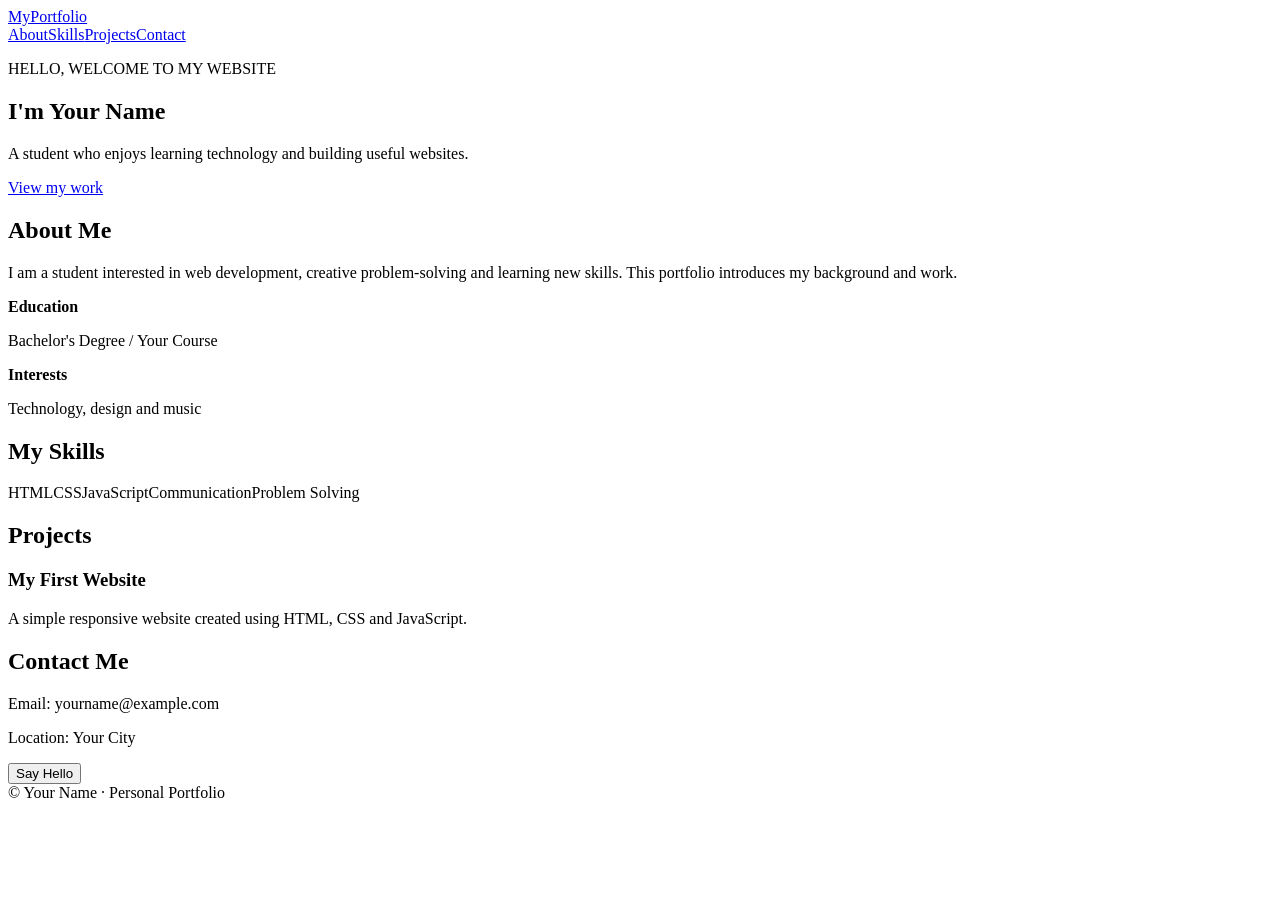
==== 01-Personal-Portfolio/index.html @ 8e47e925 "Add 01-Personal-Portfolio/index.html" ====
<!DOCTYPE html>
<html lang="en">
<head>
  <meta charset="UTF-8"><meta name="viewport" content="width=device-width, initial-scale=1.0">
  <title>Personal Portfolio</title><link rel="stylesheet" href="style.css">
</head>
<body>
  <header class="topbar"><a class="brand" href="#">MyPortfolio</a><nav><a href="#about">About</a><a href="#skills">Skills</a><a href="#projects">Projects</a><a href="#contact">Contact</a></nav></header>
  <main>
    <section class="hero"><p class="eyebrow">HELLO, WELCOME TO MY WEBSITE</p><h1>I'm <span>Your Name</span></h1><p class="lead">A student who enjoys learning technology and building useful websites.</p><a class="button" href="#projects">View my work</a></section>
    <section id="about" class="section"><h2>About Me</h2><p>I am a student interested in web development, creative problem-solving and learning new skills. This portfolio introduces my background and work.</p><div class="info"><div><b>Education</b><p>Bachelor's Degree / Your Course</p></div><div><b>Interests</b><p>Technology, design and music</p></div></div></section>
    <section id="skills" class="section"><h2>My Skills</h2><div class="chips"><span>HTML</span><span>CSS</span><span>JavaScript</span><span>Communication</span><span>Problem Solving</span></div></section>
    <section id="projects" class="section"><h2>Projects</h2><div class="card"><h3>My First Website</h3><p>A simple responsive website created using HTML, CSS and JavaScript.</p></div></section>
    <section id="contact" class="section"><h2>Contact Me</h2><p>Email: yourname@example.com</p><p>Location: Your City</p><button class="button" id="helloBtn">Say Hello</button></section>
  </main><footer>© <span id="year"></span> Your Name · Personal Portfolio</footer><script src="script.js"></script>
</body></html>
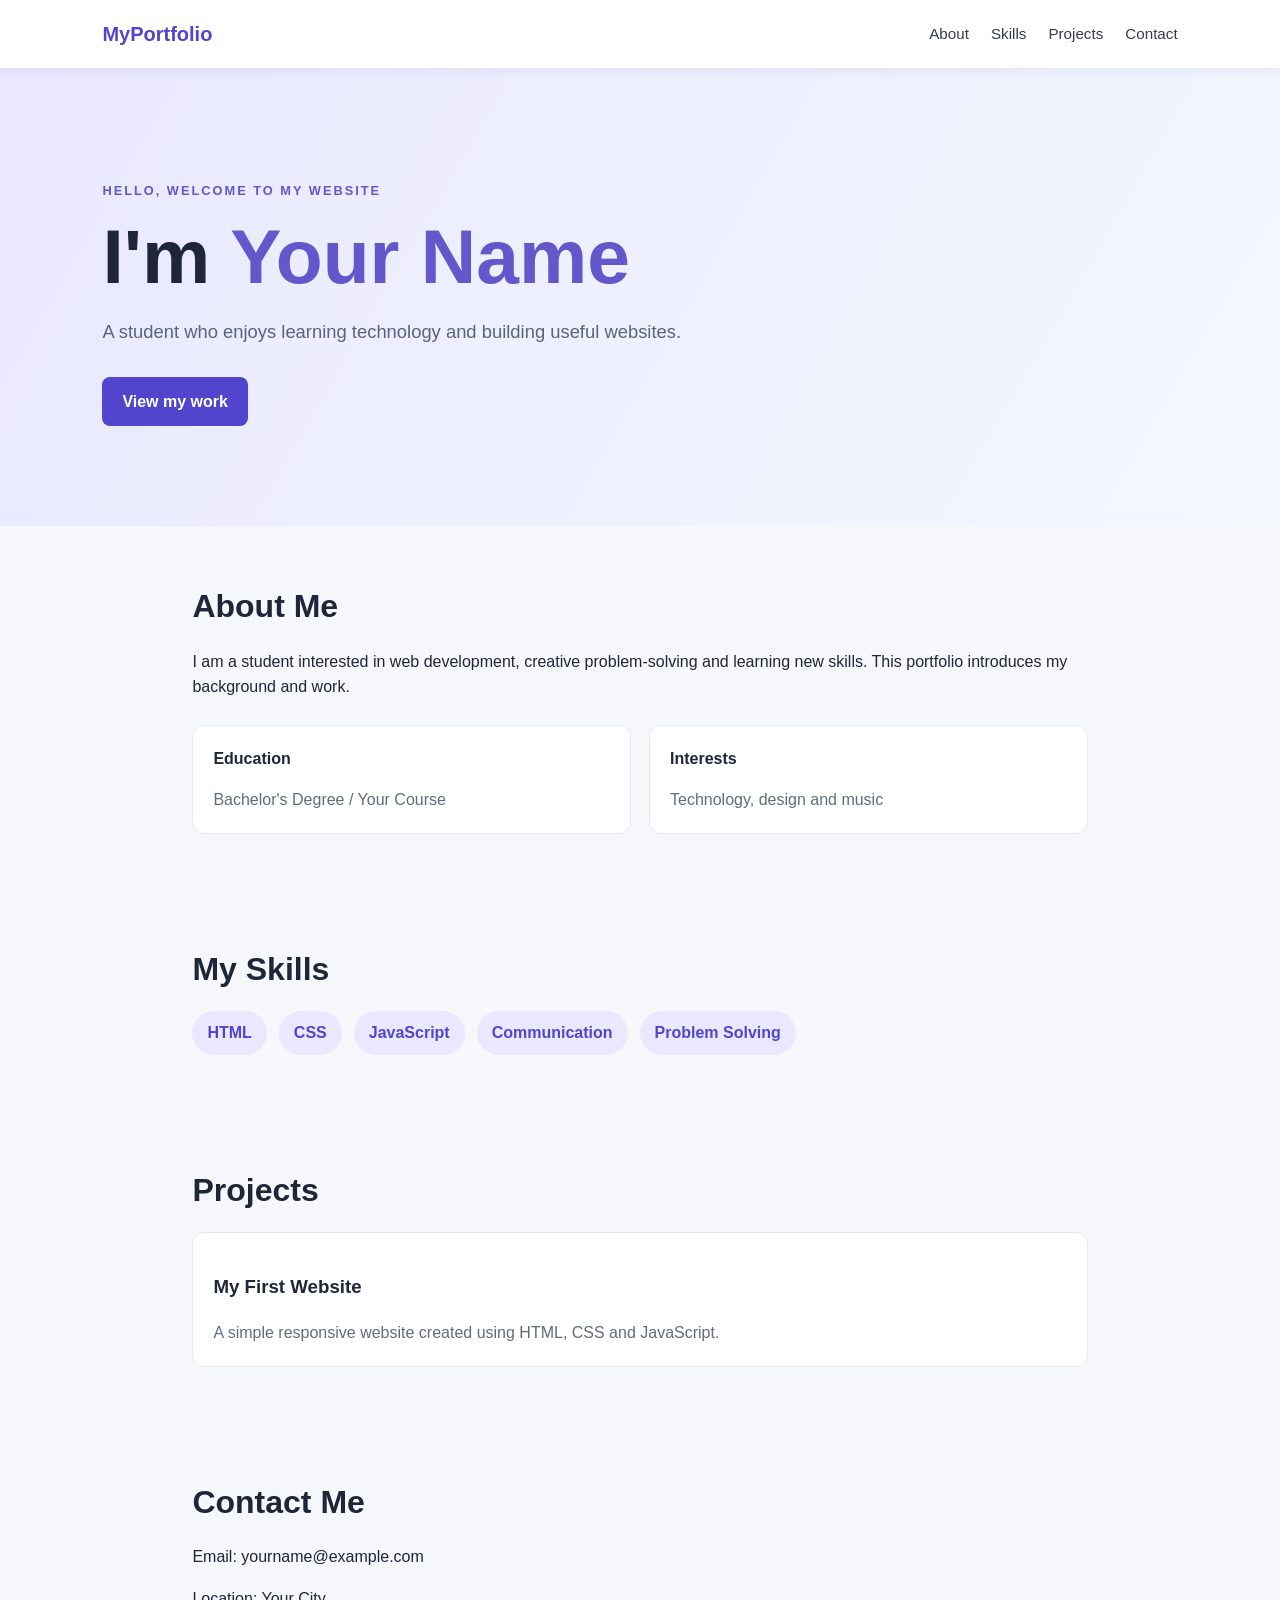
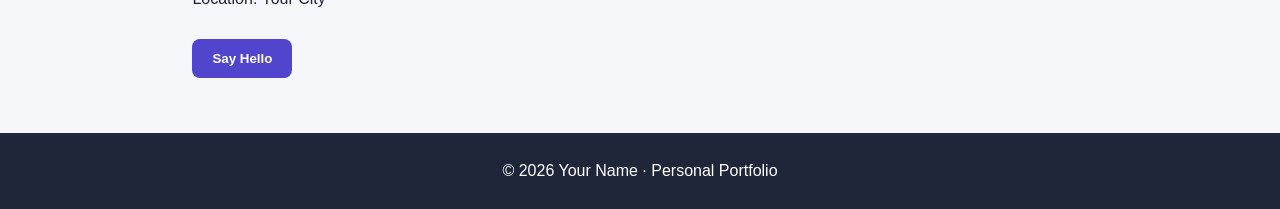
==== commit 62fa1e8b: "Combine portfolio HTML CSS and JavaScript into index.html" ====
--- a/01-Personal-Portfolio/index.html
+++ b/01-Personal-Portfolio/index.html
@@ -2,7 +2,9 @@
 <html lang="en">
 <head>
   <meta charset="UTF-8"><meta name="viewport" content="width=device-width, initial-scale=1.0">
-  <title>Personal Portfolio</title><link rel="stylesheet" href="style.css">
+  <title>Personal Portfolio</title><style>
+*{box-sizing:border-box}html{scroll-behavior:smooth}body{margin:0;font-family:Arial,sans-serif;background:#f5f7fb;color:#20263a;line-height:1.6}.topbar{display:flex;justify-content:space-between;align-items:center;padding:18px 8%;background:#fff;position:sticky;top:0;box-shadow:0 2px 12px #17255412}.brand{font-weight:800;color:#5145cd;font-size:1.25rem;text-decoration:none}nav{display:flex;gap:22px}nav a{color:#343b50;text-decoration:none;font-size:.95rem}nav a:hover{color:#5145cd}.hero{padding:100px 8%;background:linear-gradient(120deg,#e9e8ff,#f4f8ff)}.eyebrow{letter-spacing:2px;color:#6258cb;font-weight:bold;font-size:.8rem}.hero h1{font-size:clamp(2.5rem,7vw,4.8rem);line-height:1.1;margin:12px 0}.hero h1 span{color:#6258cb}.lead{font-size:1.15rem;max-width:600px;color:#5c6478}.button{display:inline-block;border:0;border-radius:8px;background:#5145cd;color:white;padding:12px 20px;text-decoration:none;font-weight:bold;cursor:pointer;margin-top:12px}.section{padding:55px 8%;max-width:1100px;margin:auto}.section h2{font-size:2rem;margin:0 0 16px}.info{display:flex;gap:18px;flex-wrap:wrap;margin-top:25px}.info>div,.card{background:white;border:1px solid #e7e9f2;border-radius:12px;padding:20px;flex:1;min-width:220px}.info p,.card p{color:#626b7e;margin-bottom:0}.chips{display:flex;gap:12px;flex-wrap:wrap}.chips span{background:#e9e8ff;color:#5145cd;padding:9px 15px;border-radius:30px;font-weight:bold}footer{text-align:center;padding:25px;background:#20263a;color:#fff}@media(max-width:600px){.topbar{align-items:flex-start;gap:12px;flex-direction:column}nav{gap:13px;flex-wrap:wrap}.hero{padding-top:70px}}
+</style>
 </head>
 <body>
   <header class="topbar"><a class="brand" href="#">MyPortfolio</a><nav><a href="#about">About</a><a href="#skills">Skills</a><a href="#projects">Projects</a><a href="#contact">Contact</a></nav></header>
@@ -12,5 +14,10 @@
     <section id="skills" class="section"><h2>My Skills</h2><div class="chips"><span>HTML</span><span>CSS</span><span>JavaScript</span><span>Communication</span><span>Problem Solving</span></div></section>
     <section id="projects" class="section"><h2>Projects</h2><div class="card"><h3>My First Website</h3><p>A simple responsive website created using HTML, CSS and JavaScript.</p></div></section>
     <section id="contact" class="section"><h2>Contact Me</h2><p>Email: yourname@example.com</p><p>Location: Your City</p><button class="button" id="helloBtn">Say Hello</button></section>
-  </main><footer>© <span id="year"></span> Your Name · Personal Portfolio</footer><script src="script.js"></script>
+  </main><footer>© <span id="year"></span> Your Name · Personal Portfolio</footer><script>
+document.getElementById("year").textContent = new Date().getFullYear();
+document.getElementById("helloBtn").addEventListener("click", function () {
+  alert("Thank you for visiting my portfolio!");
+});
+</script>
 </body></html>
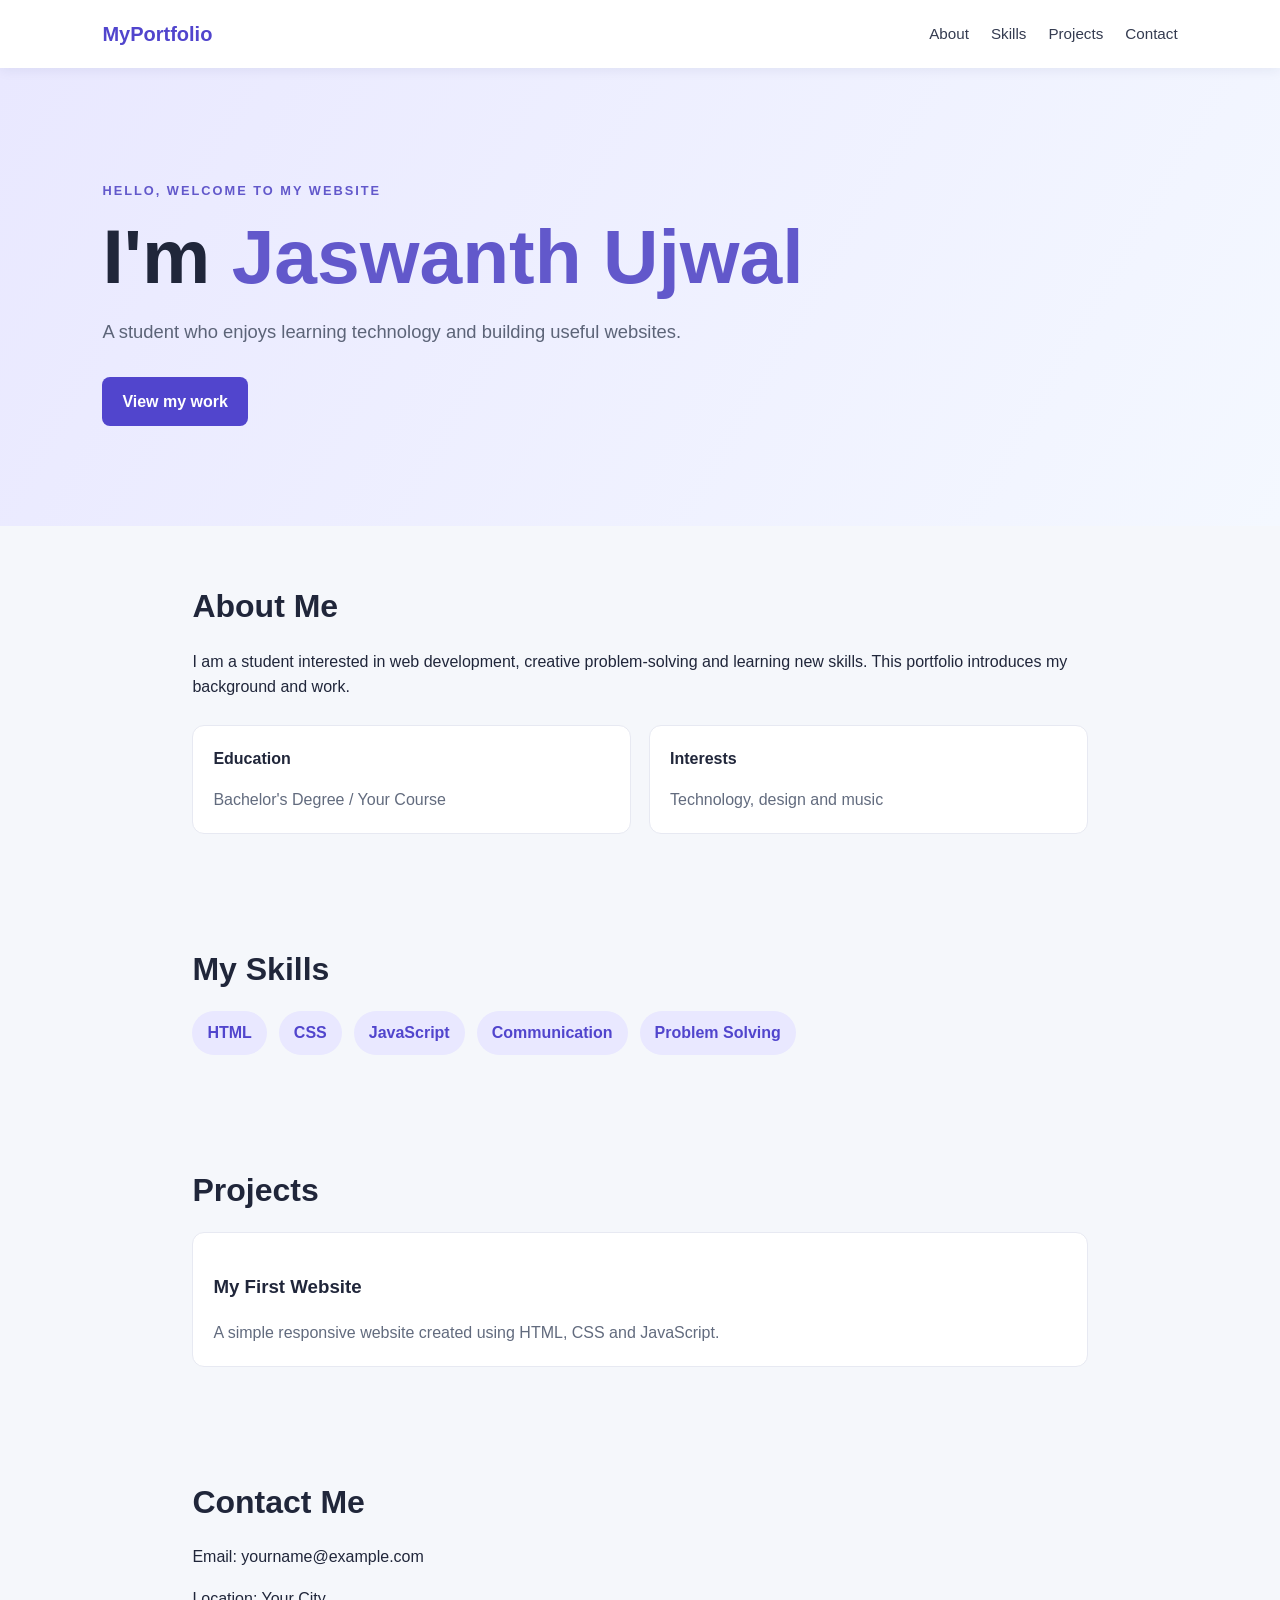
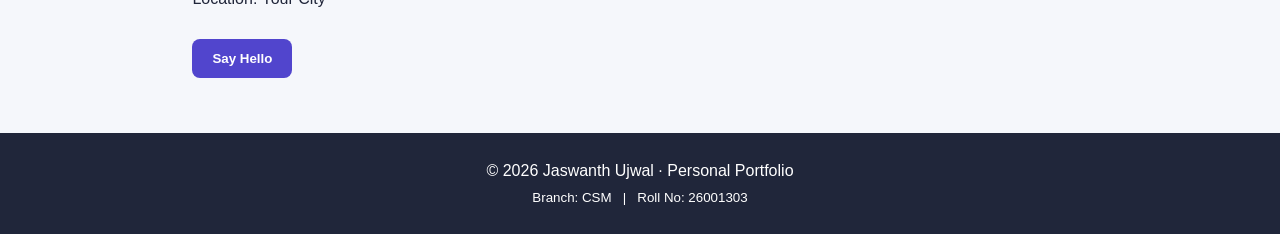
==== commit 47b53d1a: "Add student details to 01-Personal-Portfolio/index.html" ====
--- a/01-Personal-Portfolio/index.html
+++ b/01-Personal-Portfolio/index.html
@@ -9,12 +9,12 @@
 <body>
   <header class="topbar"><a class="brand" href="#">MyPortfolio</a><nav><a href="#about">About</a><a href="#skills">Skills</a><a href="#projects">Projects</a><a href="#contact">Contact</a></nav></header>
   <main>
-    <section class="hero"><p class="eyebrow">HELLO, WELCOME TO MY WEBSITE</p><h1>I'm <span>Your Name</span></h1><p class="lead">A student who enjoys learning technology and building useful websites.</p><a class="button" href="#projects">View my work</a></section>
+    <section class="hero"><p class="eyebrow">HELLO, WELCOME TO MY WEBSITE</p><h1>I'm <span>Jaswanth Ujwal</span></h1><p class="lead">A student who enjoys learning technology and building useful websites.</p><a class="button" href="#projects">View my work</a></section>
     <section id="about" class="section"><h2>About Me</h2><p>I am a student interested in web development, creative problem-solving and learning new skills. This portfolio introduces my background and work.</p><div class="info"><div><b>Education</b><p>Bachelor's Degree / Your Course</p></div><div><b>Interests</b><p>Technology, design and music</p></div></div></section>
     <section id="skills" class="section"><h2>My Skills</h2><div class="chips"><span>HTML</span><span>CSS</span><span>JavaScript</span><span>Communication</span><span>Problem Solving</span></div></section>
     <section id="projects" class="section"><h2>Projects</h2><div class="card"><h3>My First Website</h3><p>A simple responsive website created using HTML, CSS and JavaScript.</p></div></section>
     <section id="contact" class="section"><h2>Contact Me</h2><p>Email: yourname@example.com</p><p>Location: Your City</p><button class="button" id="helloBtn">Say Hello</button></section>
-  </main><footer>© <span id="year"></span> Your Name · Personal Portfolio</footer><script>
+  </main><footer>© <span id="year"></span> Jaswanth Ujwal · Personal Portfolio<br><small>Branch: CSM &nbsp; | &nbsp; Roll No: 26001303</small></footer><script>
 document.getElementById("year").textContent = new Date().getFullYear();
 document.getElementById("helloBtn").addEventListener("click", function () {
   alert("Thank you for visiting my portfolio!");
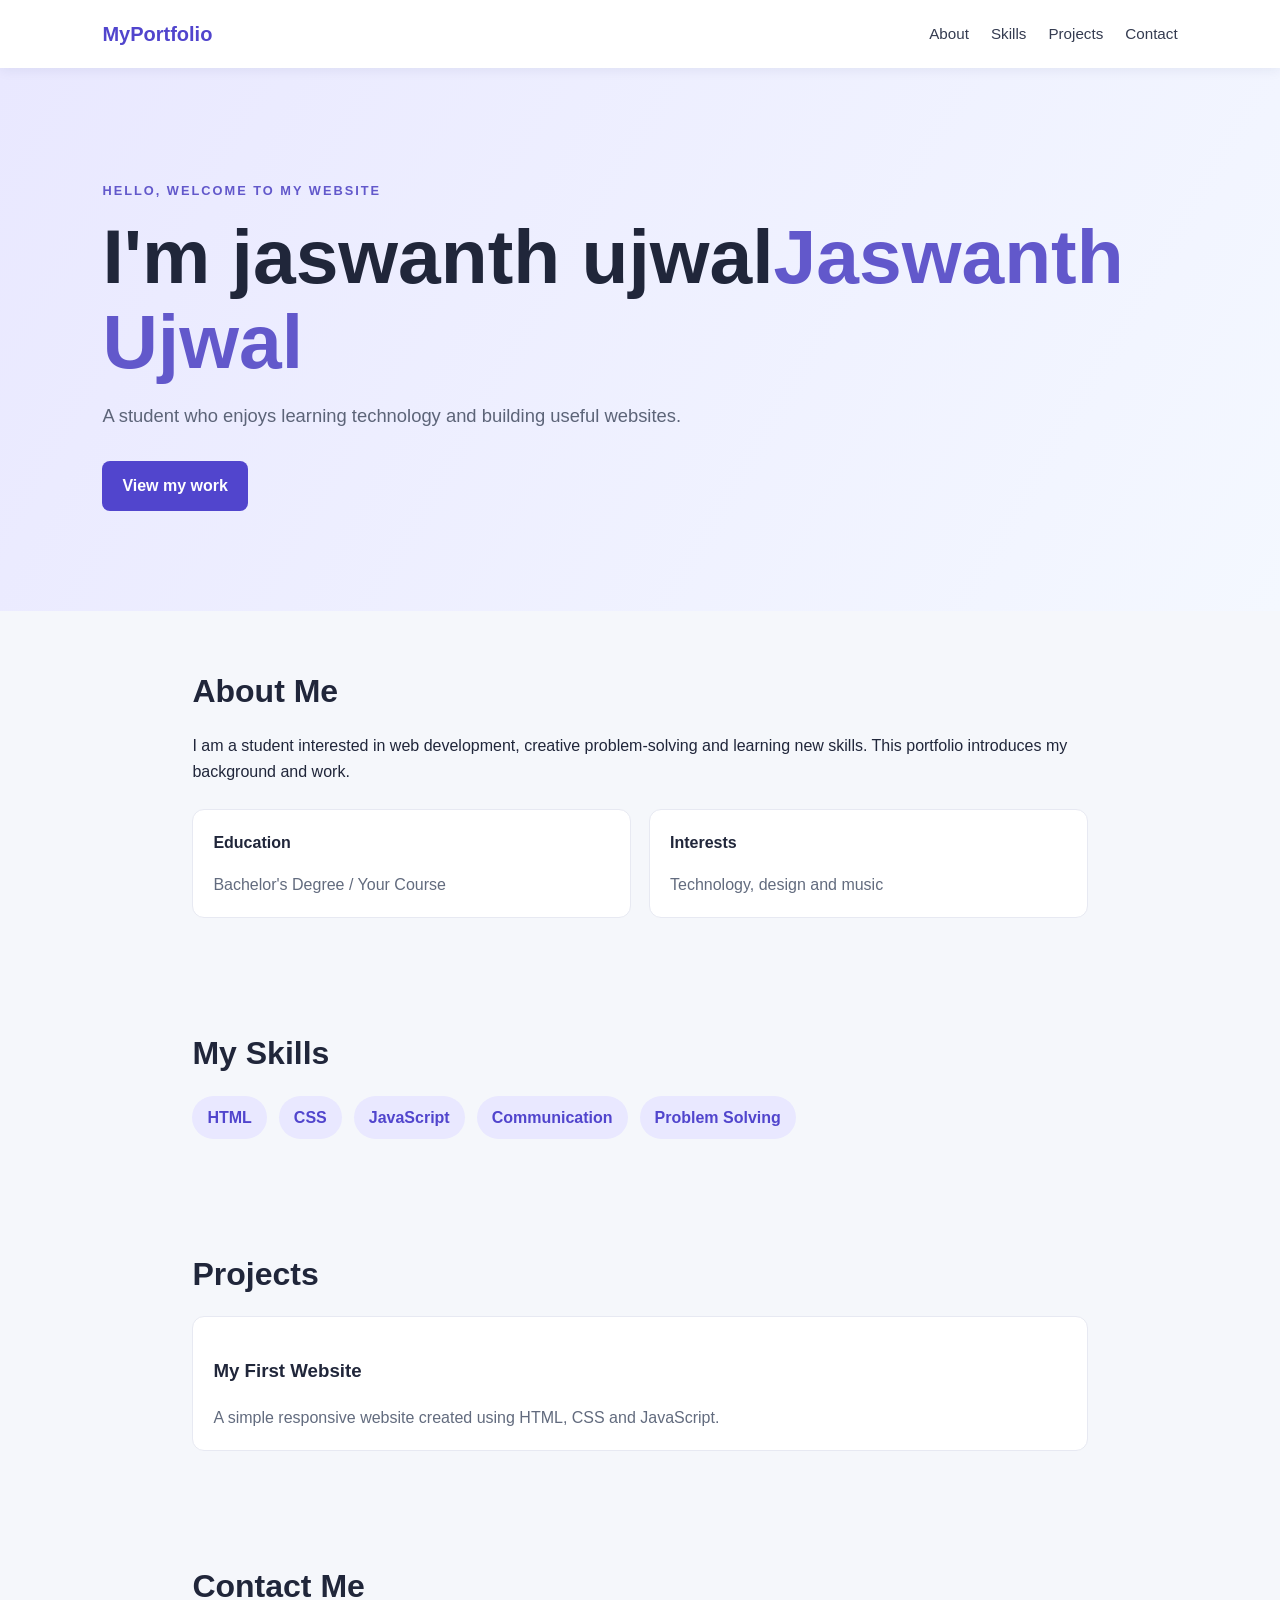
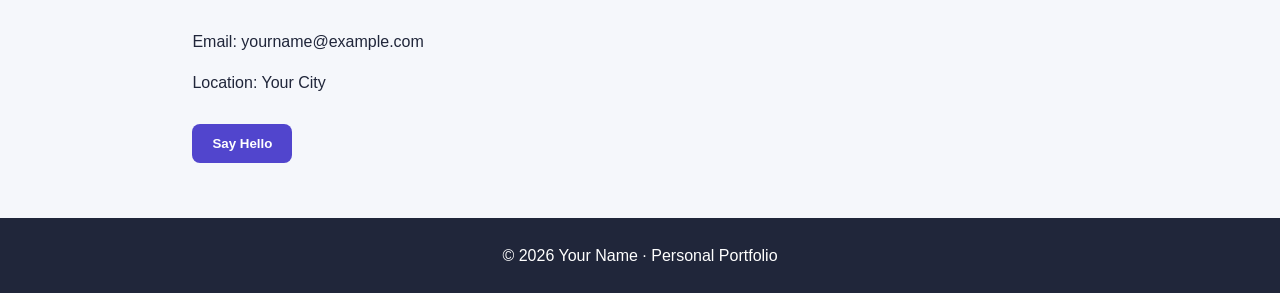
==== commit b0de2039: "Update hero section with name 'Jaswanth Ujwal'" ====
--- a/01-Personal-Portfolio/index.html
+++ b/01-Personal-Portfolio/index.html
@@ -9,15 +9,15 @@
 <body>
   <header class="topbar"><a class="brand" href="#">MyPortfolio</a><nav><a href="#about">About</a><a href="#skills">Skills</a><a href="#projects">Projects</a><a href="#contact">Contact</a></nav></header>
   <main>
-    <section class="hero"><p class="eyebrow">HELLO, WELCOME TO MY WEBSITE</p><h1>I'm <span>Jaswanth Ujwal</span></h1><p class="lead">A student who enjoys learning technology and building useful websites.</p><a class="button" href="#projects">View my work</a></section>
+    <section class="hero"><p class="eyebrow">HELLO, WELCOME TO MY WEBSITE</p><h1>I'm  jaswanth ujwal<span>Jaswanth Ujwal</span></h1><p class="lead">A student who enjoys learning technology and building useful websites.</p><a class="button" href="#projects">View my work</a></section>
     <section id="about" class="section"><h2>About Me</h2><p>I am a student interested in web development, creative problem-solving and learning new skills. This portfolio introduces my background and work.</p><div class="info"><div><b>Education</b><p>Bachelor's Degree / Your Course</p></div><div><b>Interests</b><p>Technology, design and music</p></div></div></section>
     <section id="skills" class="section"><h2>My Skills</h2><div class="chips"><span>HTML</span><span>CSS</span><span>JavaScript</span><span>Communication</span><span>Problem Solving</span></div></section>
     <section id="projects" class="section"><h2>Projects</h2><div class="card"><h3>My First Website</h3><p>A simple responsive website created using HTML, CSS and JavaScript.</p></div></section>
     <section id="contact" class="section"><h2>Contact Me</h2><p>Email: yourname@example.com</p><p>Location: Your City</p><button class="button" id="helloBtn">Say Hello</button></section>
-  </main><footer>© <span id="year"></span> Jaswanth Ujwal · Personal Portfolio<br><small>Branch: CSM &nbsp; | &nbsp; Roll No: 26001303</small></footer><script>
+  </main><footer>© <span id="year"></span> Your Name · Personal Portfolio</footer><script>
 document.getElementById("year").textContent = new Date().getFullYear();
 document.getElementById("helloBtn").addEventListener("click", function () {
   alert("Thank you for visiting my portfolio!");
 });
 </script>
-</body></html>+</body></html>
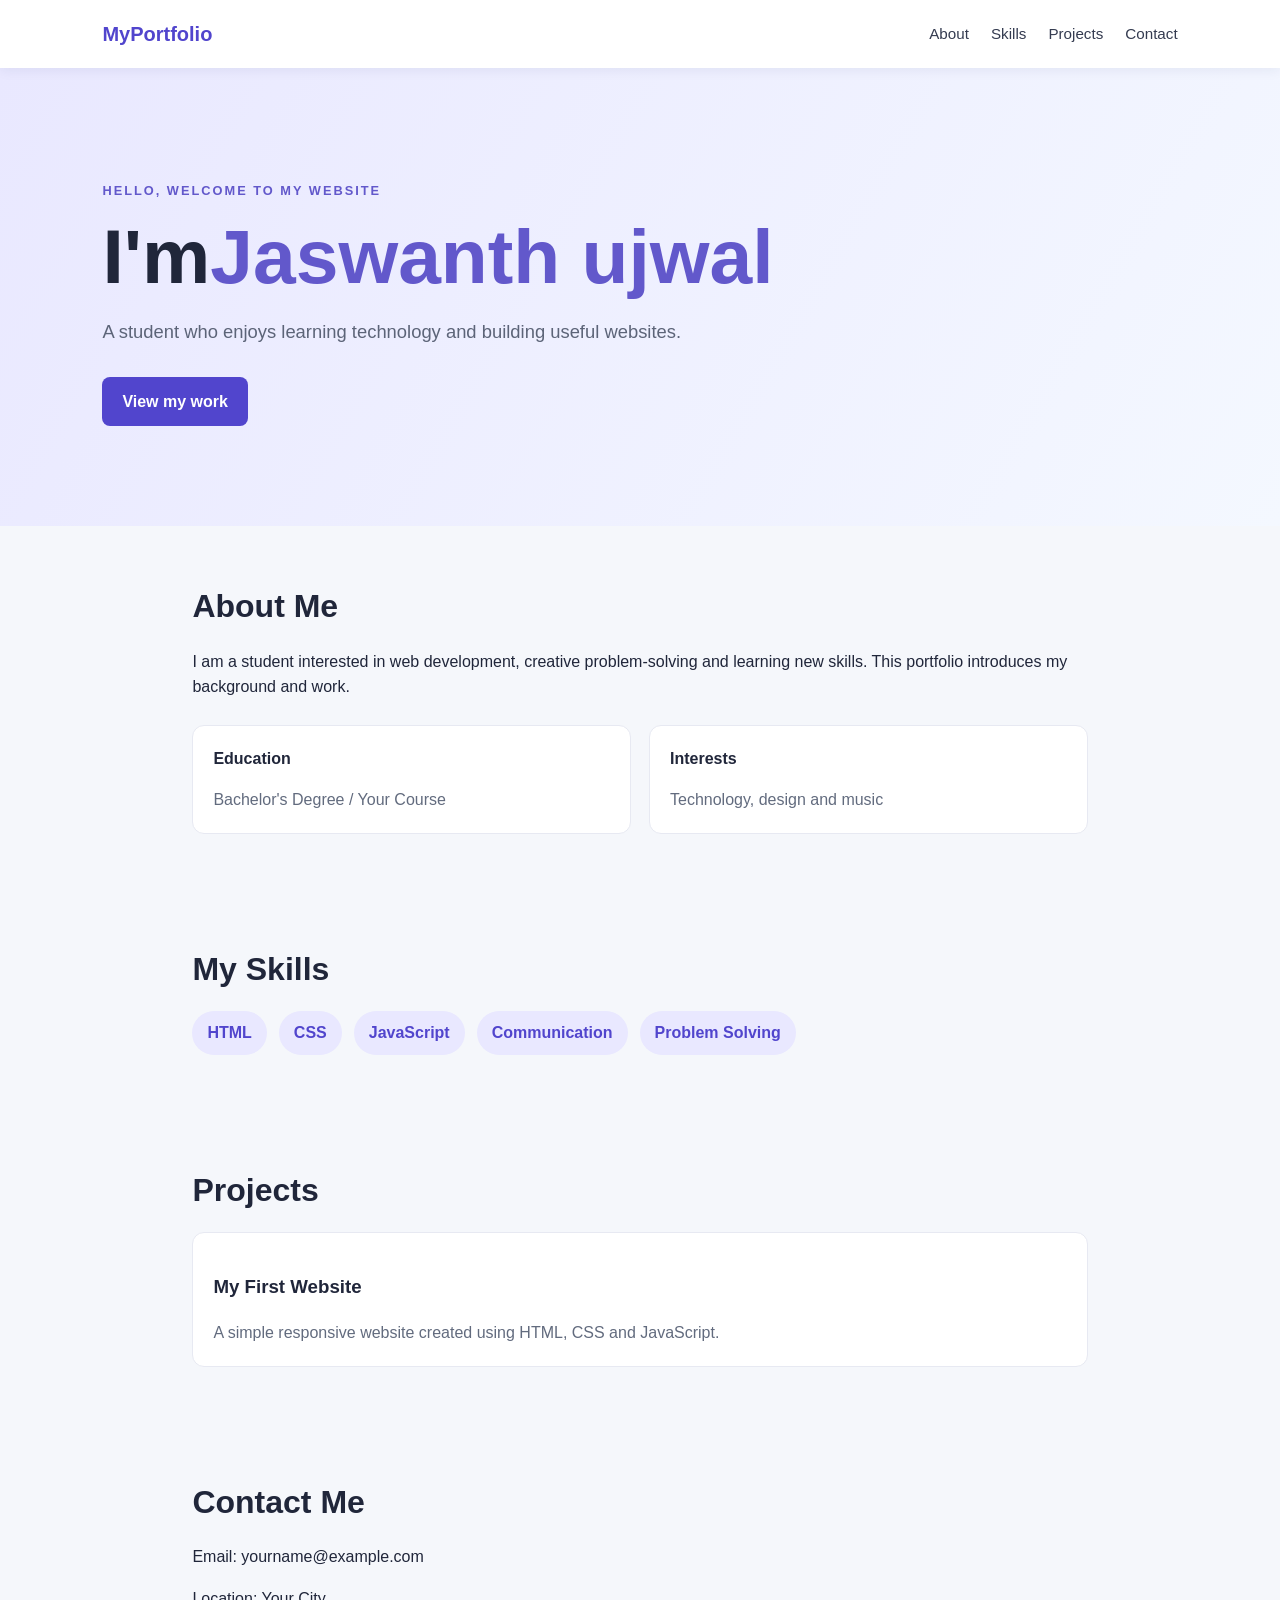
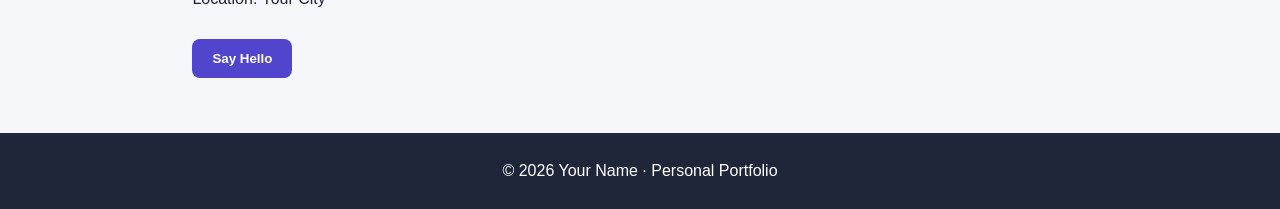
==== commit 0869abc1: "Fix name casing in hero section" ====
--- a/01-Personal-Portfolio/index.html
+++ b/01-Personal-Portfolio/index.html
@@ -9,7 +9,7 @@
 <body>
   <header class="topbar"><a class="brand" href="#">MyPortfolio</a><nav><a href="#about">About</a><a href="#skills">Skills</a><a href="#projects">Projects</a><a href="#contact">Contact</a></nav></header>
   <main>
-    <section class="hero"><p class="eyebrow">HELLO, WELCOME TO MY WEBSITE</p><h1>I'm  jaswanth ujwal<span>Jaswanth Ujwal</span></h1><p class="lead">A student who enjoys learning technology and building useful websites.</p><a class="button" href="#projects">View my work</a></section>
+    <section class="hero"><p class="eyebrow">HELLO, WELCOME TO MY WEBSITE</p><h1>I'm<span>Jaswanth ujwal</span></h1><p class="lead">A student who enjoys learning technology and building useful websites.</p><a class="button" href="#projects">View my work</a></section>
     <section id="about" class="section"><h2>About Me</h2><p>I am a student interested in web development, creative problem-solving and learning new skills. This portfolio introduces my background and work.</p><div class="info"><div><b>Education</b><p>Bachelor's Degree / Your Course</p></div><div><b>Interests</b><p>Technology, design and music</p></div></div></section>
     <section id="skills" class="section"><h2>My Skills</h2><div class="chips"><span>HTML</span><span>CSS</span><span>JavaScript</span><span>Communication</span><span>Problem Solving</span></div></section>
     <section id="projects" class="section"><h2>Projects</h2><div class="card"><h3>My First Website</h3><p>A simple responsive website created using HTML, CSS and JavaScript.</p></div></section>
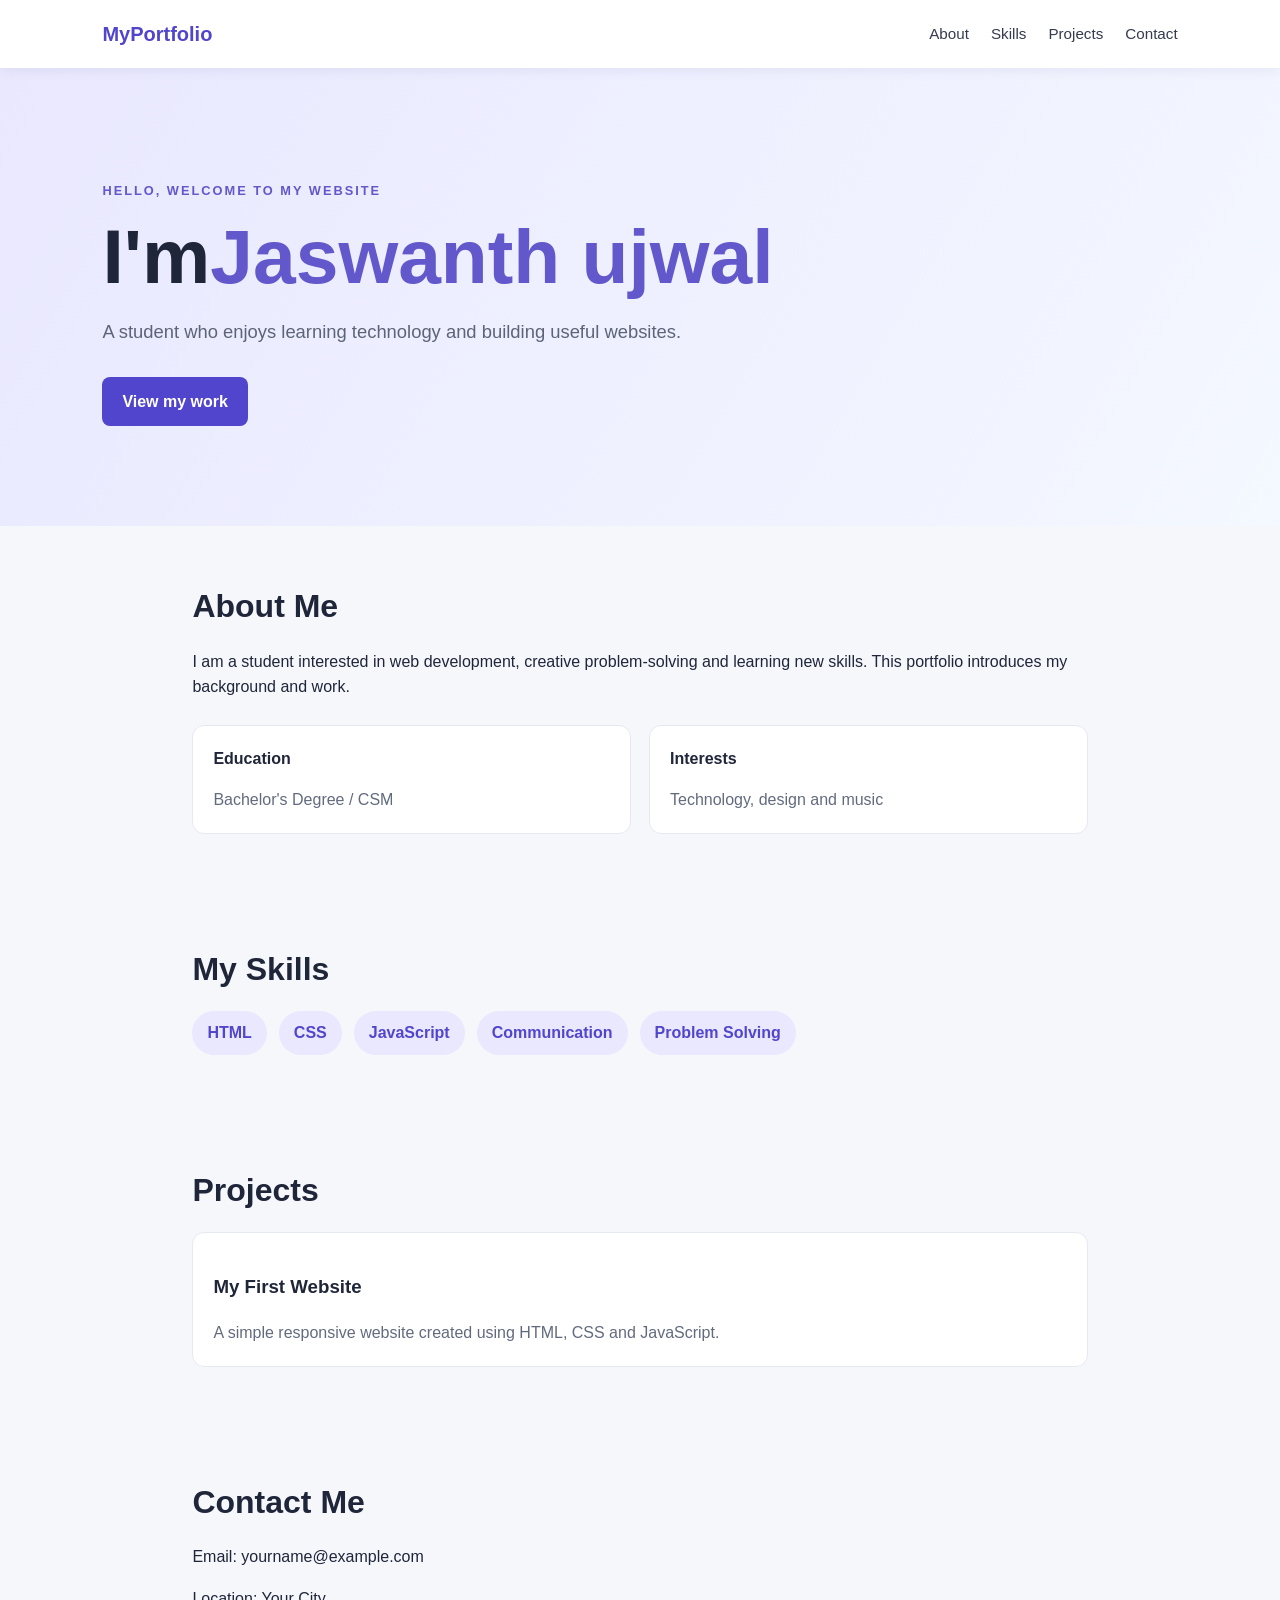
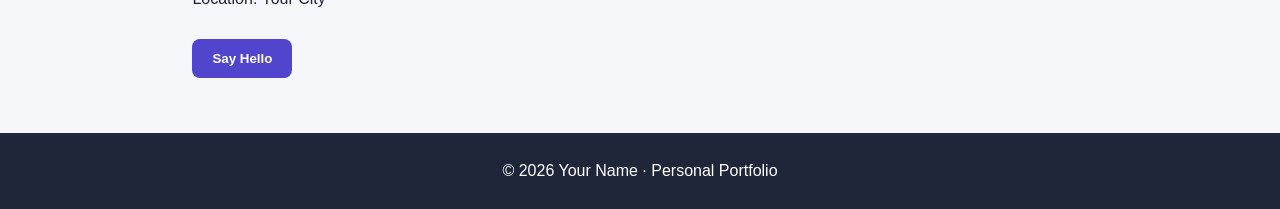
==== commit 33f6bc46: "Update education details in About Me section" ====
--- a/01-Personal-Portfolio/index.html
+++ b/01-Personal-Portfolio/index.html
@@ -10,7 +10,7 @@
   <header class="topbar"><a class="brand" href="#">MyPortfolio</a><nav><a href="#about">About</a><a href="#skills">Skills</a><a href="#projects">Projects</a><a href="#contact">Contact</a></nav></header>
   <main>
     <section class="hero"><p class="eyebrow">HELLO, WELCOME TO MY WEBSITE</p><h1>I'm<span>Jaswanth ujwal</span></h1><p class="lead">A student who enjoys learning technology and building useful websites.</p><a class="button" href="#projects">View my work</a></section>
-    <section id="about" class="section"><h2>About Me</h2><p>I am a student interested in web development, creative problem-solving and learning new skills. This portfolio introduces my background and work.</p><div class="info"><div><b>Education</b><p>Bachelor's Degree / Your Course</p></div><div><b>Interests</b><p>Technology, design and music</p></div></div></section>
+    <section id="about" class="section"><h2>About Me</h2><p>I am a student interested in web development, creative problem-solving and learning new skills. This portfolio introduces my background and work.</p><div class="info"><div><b>Education</b><p>Bachelor's Degree / CSM</p></div><div><b>Interests</b><p>Technology, design and music</p></div></div></section>
     <section id="skills" class="section"><h2>My Skills</h2><div class="chips"><span>HTML</span><span>CSS</span><span>JavaScript</span><span>Communication</span><span>Problem Solving</span></div></section>
     <section id="projects" class="section"><h2>Projects</h2><div class="card"><h3>My First Website</h3><p>A simple responsive website created using HTML, CSS and JavaScript.</p></div></section>
     <section id="contact" class="section"><h2>Contact Me</h2><p>Email: yourname@example.com</p><p>Location: Your City</p><button class="button" id="helloBtn">Say Hello</button></section>
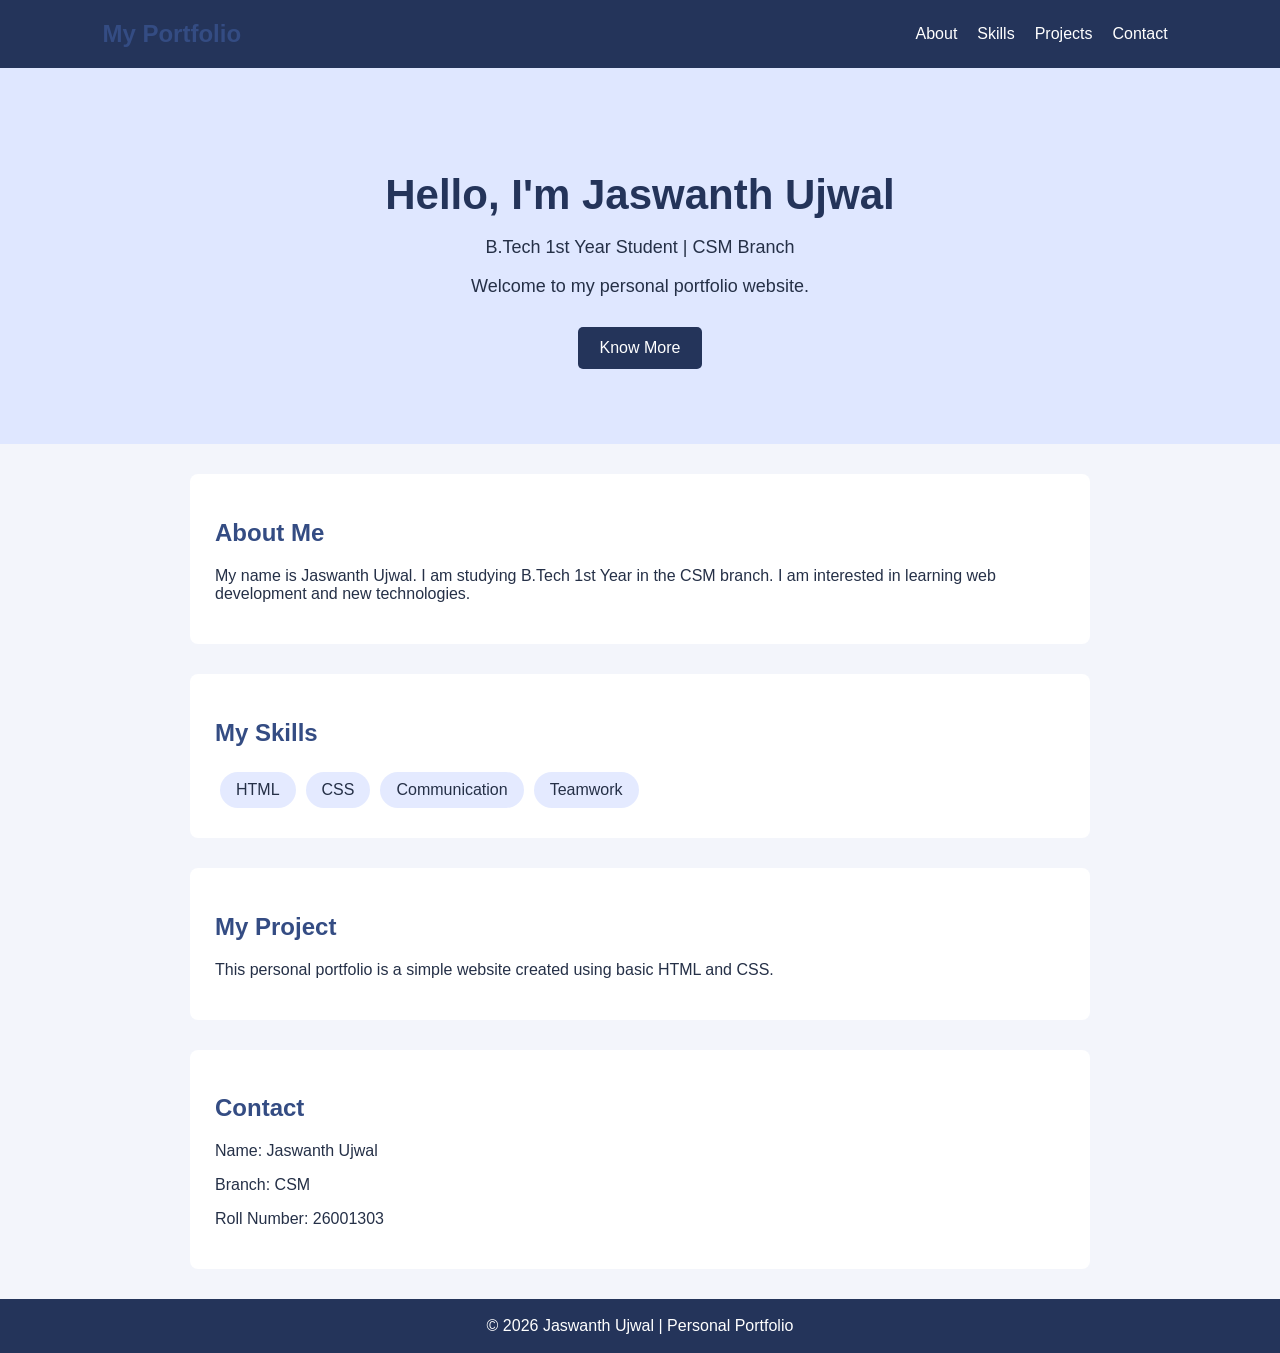
==== commit d91d8d07: "Use beginner HTML and CSS only" ====
--- a/01-Personal-Portfolio/index.html
+++ b/01-Personal-Portfolio/index.html
@@ -1,23 +1,10 @@
 <!DOCTYPE html>
-<html lang="en">
-<head>
-  <meta charset="UTF-8"><meta name="viewport" content="width=device-width, initial-scale=1.0">
-  <title>Personal Portfolio</title><style>
-*{box-sizing:border-box}html{scroll-behavior:smooth}body{margin:0;font-family:Arial,sans-serif;background:#f5f7fb;color:#20263a;line-height:1.6}.topbar{display:flex;justify-content:space-between;align-items:center;padding:18px 8%;background:#fff;position:sticky;top:0;box-shadow:0 2px 12px #17255412}.brand{font-weight:800;color:#5145cd;font-size:1.25rem;text-decoration:none}nav{display:flex;gap:22px}nav a{color:#343b50;text-decoration:none;font-size:.95rem}nav a:hover{color:#5145cd}.hero{padding:100px 8%;background:linear-gradient(120deg,#e9e8ff,#f4f8ff)}.eyebrow{letter-spacing:2px;color:#6258cb;font-weight:bold;font-size:.8rem}.hero h1{font-size:clamp(2.5rem,7vw,4.8rem);line-height:1.1;margin:12px 0}.hero h1 span{color:#6258cb}.lead{font-size:1.15rem;max-width:600px;color:#5c6478}.button{display:inline-block;border:0;border-radius:8px;background:#5145cd;color:white;padding:12px 20px;text-decoration:none;font-weight:bold;cursor:pointer;margin-top:12px}.section{padding:55px 8%;max-width:1100px;margin:auto}.section h2{font-size:2rem;margin:0 0 16px}.info{display:flex;gap:18px;flex-wrap:wrap;margin-top:25px}.info>div,.card{background:white;border:1px solid #e7e9f2;border-radius:12px;padding:20px;flex:1;min-width:220px}.info p,.card p{color:#626b7e;margin-bottom:0}.chips{display:flex;gap:12px;flex-wrap:wrap}.chips span{background:#e9e8ff;color:#5145cd;padding:9px 15px;border-radius:30px;font-weight:bold}footer{text-align:center;padding:25px;background:#20263a;color:#fff}@media(max-width:600px){.topbar{align-items:flex-start;gap:12px;flex-direction:column}nav{gap:13px;flex-wrap:wrap}.hero{padding-top:70px}}
-</style>
-</head>
-<body>
-  <header class="topbar"><a class="brand" href="#">MyPortfolio</a><nav><a href="#about">About</a><a href="#skills">Skills</a><a href="#projects">Projects</a><a href="#contact">Contact</a></nav></header>
-  <main>
-    <section class="hero"><p class="eyebrow">HELLO, WELCOME TO MY WEBSITE</p><h1>I'm<span>Jaswanth ujwal</span></h1><p class="lead">A student who enjoys learning technology and building useful websites.</p><a class="button" href="#projects">View my work</a></section>
-    <section id="about" class="section"><h2>About Me</h2><p>I am a student interested in web development, creative problem-solving and learning new skills. This portfolio introduces my background and work.</p><div class="info"><div><b>Education</b><p>Bachelor's Degree / CSM</p></div><div><b>Interests</b><p>Technology, design and music</p></div></div></section>
-    <section id="skills" class="section"><h2>My Skills</h2><div class="chips"><span>HTML</span><span>CSS</span><span>JavaScript</span><span>Communication</span><span>Problem Solving</span></div></section>
-    <section id="projects" class="section"><h2>Projects</h2><div class="card"><h3>My First Website</h3><p>A simple responsive website created using HTML, CSS and JavaScript.</p></div></section>
-    <section id="contact" class="section"><h2>Contact Me</h2><p>Email: yourname@example.com</p><p>Location: Your City</p><button class="button" id="helloBtn">Say Hello</button></section>
-  </main><footer>© <span id="year"></span> Your Name · Personal Portfolio</footer><script>
-document.getElementById("year").textContent = new Date().getFullYear();
-document.getElementById("helloBtn").addEventListener("click", function () {
-  alert("Thank you for visiting my portfolio!");
-});
-</script>
-</body></html>
+<html lang="en"><head><meta charset="UTF-8"><meta name="viewport" content="width=device-width, initial-scale=1.0"><title>Jaswanth Ujwal | Portfolio</title><style>
+*{box-sizing:border-box}body{margin:0;font-family:Arial,sans-serif;background:#f3f5fb;color:#253047}header{background:#24345a;color:white;padding:20px 8%;display:flex;justify-content:space-between;align-items:center;flex-wrap:wrap}header h2{margin:0}nav a{color:white;text-decoration:none;margin:0 10px}nav a:hover{color:#ffd166}.hero{text-align:center;padding:75px 20px;background:#dfe7ff}.hero h1{font-size:42px;color:#24345a;margin-bottom:10px}.hero p{font-size:18px}.button{display:inline-block;background:#24345a;color:white;padding:12px 22px;text-decoration:none;border-radius:5px;margin-top:12px}section{max-width:900px;margin:30px auto;padding:25px;background:white;border-radius:8px}h2{color:#344c83}.skills span{display:inline-block;background:#e4eaff;padding:9px 16px;margin:5px;border-radius:20px}footer{text-align:center;background:#24345a;color:white;padding:18px;margin-top:30px}@media(max-width:600px){header{display:block;text-align:center}nav{margin-top:15px}nav a{display:inline-block;margin:5px}.hero h1{font-size:32px}}
+</style></head><body>
+<header><h2>My Portfolio</h2><nav><a href="#about">About</a><a href="#skills">Skills</a><a href="#projects">Projects</a><a href="#contact">Contact</a></nav></header>
+<div class="hero"><h1>Hello, I'm Jaswanth Ujwal</h1><p>B.Tech 1st Year Student | CSM Branch</p><p>Welcome to my personal portfolio website.</p><a class="button" href="#about">Know More</a></div>
+<section id="about"><h2>About Me</h2><p>My name is Jaswanth Ujwal. I am studying B.Tech 1st Year in the CSM branch. I am interested in learning web development and new technologies.</p></section>
+<section id="skills"><h2>My Skills</h2><div class="skills"><span>HTML</span><span>CSS</span><span>Communication</span><span>Teamwork</span></div></section>
+<section id="projects"><h2>My Project</h2><p>This personal portfolio is a simple website created using basic HTML and CSS.</p></section>
+<section id="contact"><h2>Contact</h2><p>Name: Jaswanth Ujwal</p><p>Branch: CSM</p><p>Roll Number: 26001303</p></section><footer>© 2026 Jaswanth Ujwal | Personal Portfolio</footer></body></html>
